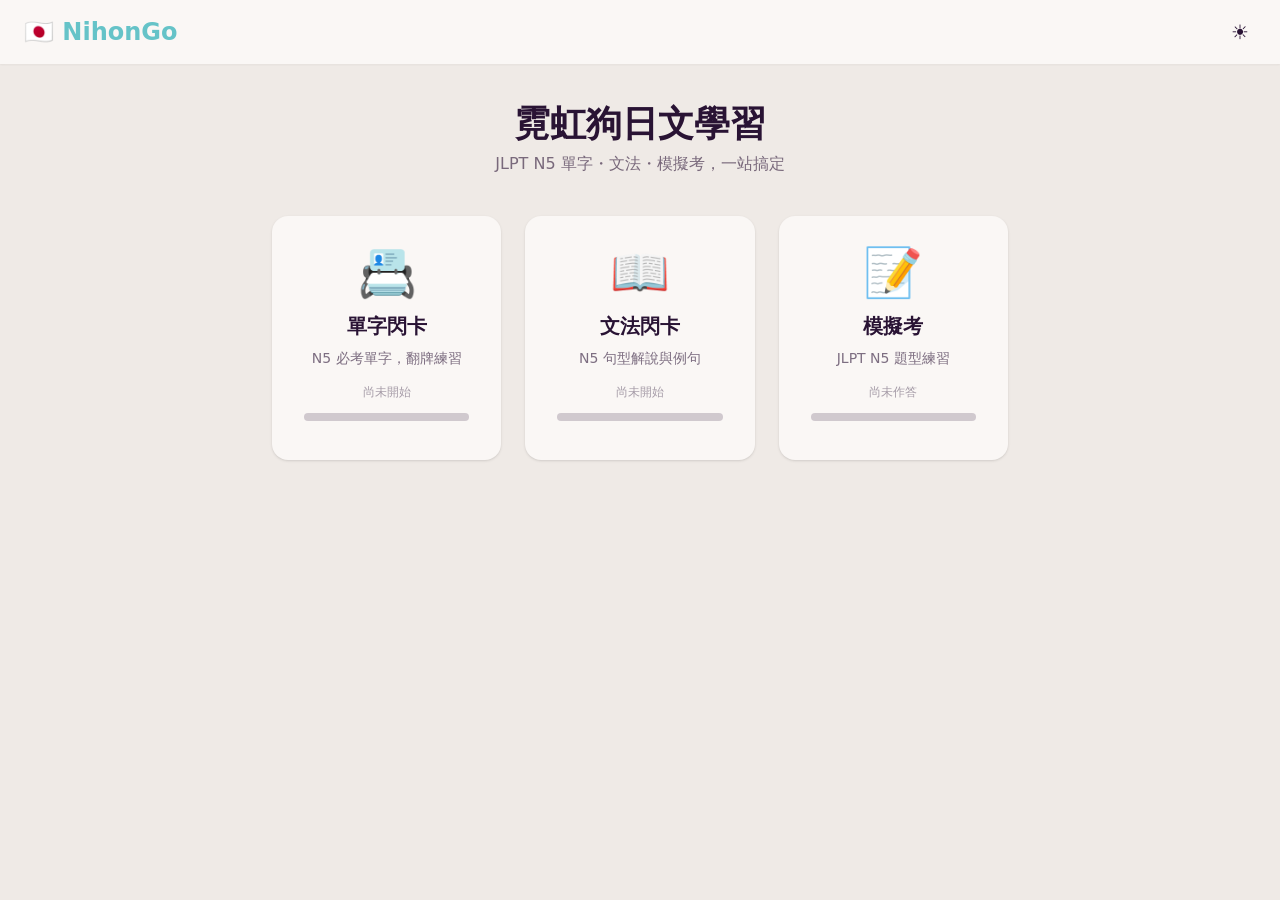
==== src/index.html @ 21f3c631 "Initial commit: JLPT N5 學習網站 NihonGo - 單字閃卡（480 字，21 單元，假名標注，固定/隨機順序） - 文法閃卡（100 句型，12 單元，例句假名標注） - " ====
<!DOCTYPE html>
<html lang="zh-Hant" data-theme="cupcake">
<head>
  <meta charset="UTF-8">
  <meta name="viewport" content="width=device-width, initial-scale=1.0">
  <title>NihonGo 霓虹狗 — JLPT N5 日文學習</title>
  <link href="assets/vendor/daisyui.min.css" rel="stylesheet">
  <script src="assets/vendor/tailwind.js"></script>
  <link rel="stylesheet" href="assets/css/main.css">
</head>
<body class="min-h-screen bg-base-200">

  <header class="navbar bg-base-100 shadow-sm">
    <div class="navbar-start">
      <span class="text-2xl font-bold text-primary px-4">🇯🇵 NihonGo</span>
    </div>
    <div class="navbar-end px-4">
      <label class="swap swap-rotate">
        <input type="checkbox" id="theme-toggle">
        <span class="swap-on text-xl">🌙</span>
        <span class="swap-off text-xl">☀️</span>
      </label>
    </div>
  </header>

  <main class="container mx-auto px-4 py-10 max-w-3xl">
    <div class="text-center mb-10">
      <h1 class="text-4xl font-bold mb-2">霓虹狗日文學習</h1>
      <p class="text-base-content/60">JLPT N5 單字・文法・模擬考，一站搞定</p>
    </div>

    <div class="grid grid-cols-1 sm:grid-cols-3 gap-6">

      <a href="flashcard.html" class="card bg-base-100 shadow hover:shadow-lg transition-shadow cursor-pointer">
        <div class="card-body items-center text-center">
          <div class="text-5xl mb-2">📇</div>
          <h2 class="card-title">單字閃卡</h2>
          <p class="text-sm text-base-content/60">N5 必考單字，翻牌練習</p>
          <div class="mt-2 w-full">
            <div class="text-xs text-base-content/40 mb-1" id="vocab-progress-label">尚未開始</div>
            <progress class="progress progress-primary w-full" id="vocab-progress" value="0" max="100"></progress>
          </div>
        </div>
      </a>

      <a href="grammar.html" class="card bg-base-100 shadow hover:shadow-lg transition-shadow cursor-pointer">
        <div class="card-body items-center text-center">
          <div class="text-5xl mb-2">📖</div>
          <h2 class="card-title">文法閃卡</h2>
          <p class="text-sm text-base-content/60">N5 句型解說與例句</p>
          <div class="mt-2 w-full">
            <div class="text-xs text-base-content/40 mb-1" id="grammar-progress-label">尚未開始</div>
            <progress class="progress progress-secondary w-full" id="grammar-progress" value="0" max="100"></progress>
          </div>
        </div>
      </a>

      <a href="quiz.html" class="card bg-base-100 shadow hover:shadow-lg transition-shadow cursor-pointer">
        <div class="card-body items-center text-center">
          <div class="text-5xl mb-2">📝</div>
          <h2 class="card-title">模擬考</h2>
          <p class="text-sm text-base-content/60">JLPT N5 題型練習</p>
          <div class="mt-2 w-full">
            <div class="text-xs text-base-content/40 mb-1" id="quiz-progress-label">尚未作答</div>
            <progress class="progress progress-accent w-full" id="quiz-progress" value="0" max="100"></progress>
          </div>
        </div>
      </a>

    </div>
  </main>

  <script src="assets/js/utils.js"></script>
  <script>
    // Theme toggle
    const toggle = document.getElementById('theme-toggle');
    const html = document.documentElement;
    const saved = localStorage.getItem('nihongo_theme');
    if (saved === 'dark') { html.dataset.theme = 'dark'; toggle.checked = true; }
    toggle.addEventListener('change', () => {
      const theme = toggle.checked ? 'dark' : 'cupcake';
      html.dataset.theme = theme;
      localStorage.setItem('nihongo_theme', theme);
    });

    // Load progress
    const vocabProgress = loadProgress('nihongo_vocab_progress');
    const grammarProgress = loadProgress('nihongo_grammar_progress');
    const quizHistory = loadProgress('nihongo_quiz_history');

    if (vocabProgress && vocabProgress.total > 0) {
      const pct = Math.round((vocabProgress.known / vocabProgress.total) * 100);
      document.getElementById('vocab-progress').value = pct;
      document.getElementById('vocab-progress-label').textContent = `已學 ${vocabProgress.known} / ${vocabProgress.total} 字`;
    }
    if (grammarProgress && grammarProgress.total > 0) {
      const pct = Math.round((grammarProgress.known / grammarProgress.total) * 100);
      document.getElementById('grammar-progress').value = pct;
      document.getElementById('grammar-progress-label').textContent = `已學 ${grammarProgress.known} / ${grammarProgress.total} 句型`;
    }
    if (quizHistory && quizHistory.lastScore !== undefined) {
      document.getElementById('quiz-progress').value = quizHistory.lastScore;
      document.getElementById('quiz-progress-label').textContent = `上次得分 ${quizHistory.lastScore}%`;
    }
  </script>
</body>
</html>
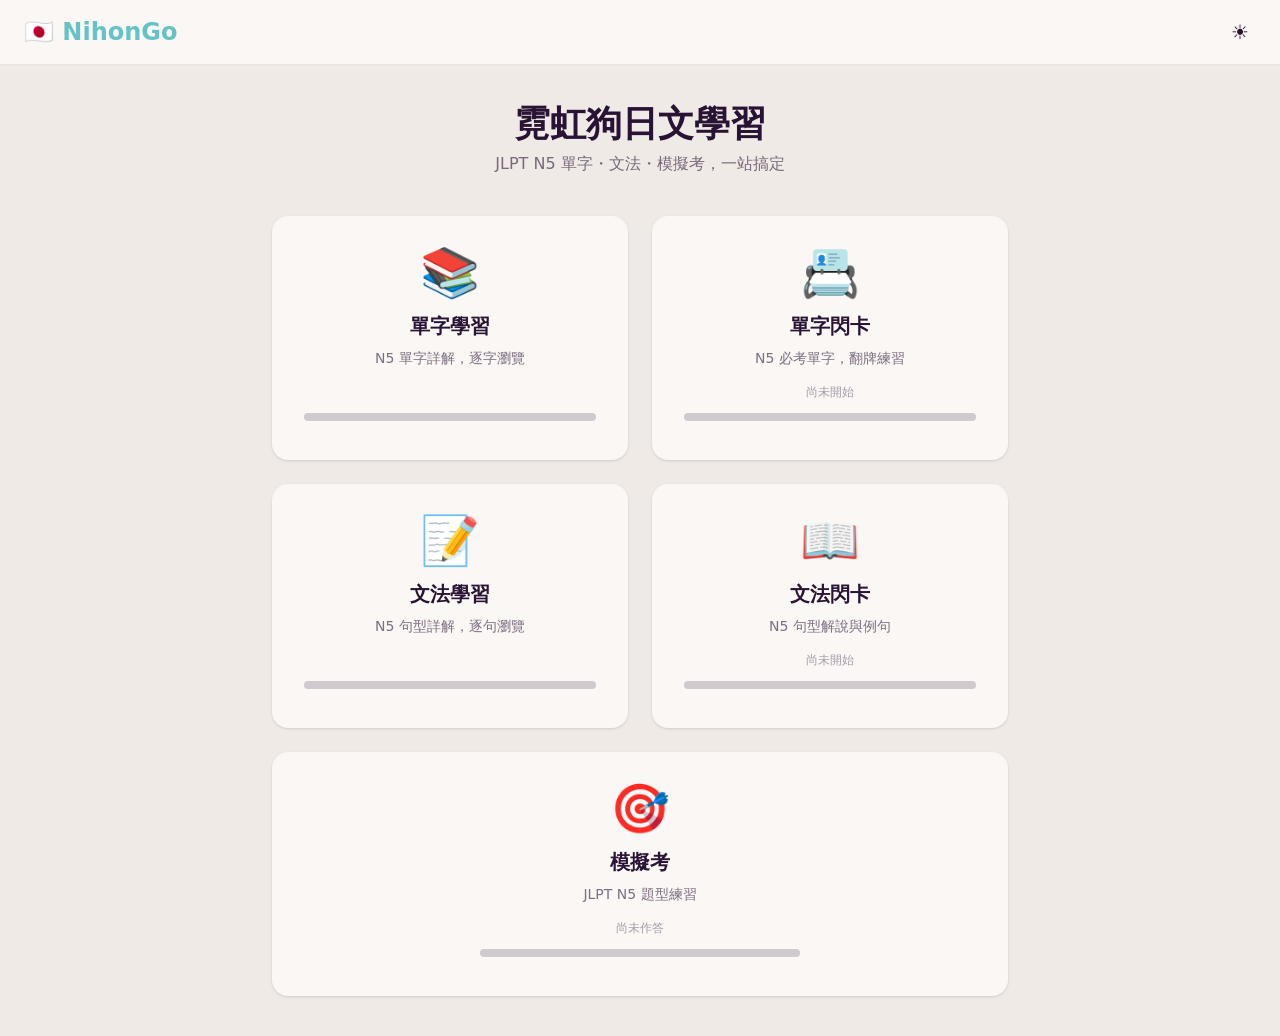
==== commit 26685e56: "新增單字學習、文法學習頁面，修正主題顯示與樣式問題 - 新增 vocab-study.html / vocab-study.js：固定順序瀏覽、可拖拉進度條 - 新增 grammar-study.ht" ====
--- a/src/index.html
+++ b/src/index.html
@@ -29,7 +29,19 @@
       <p class="text-base-content/60">JLPT N5 單字・文法・模擬考，一站搞定</p>
     </div>
 
-    <div class="grid grid-cols-1 sm:grid-cols-3 gap-6">
+    <div class="grid grid-cols-1 sm:grid-cols-2 gap-6">
+
+      <a href="vocab-study.html" class="card bg-base-100 shadow hover:shadow-lg transition-shadow cursor-pointer">
+        <div class="card-body items-center text-center">
+          <div class="text-5xl mb-2">📚</div>
+          <h2 class="card-title">單字學習</h2>
+          <p class="text-sm text-base-content/60">N5 單字詳解，逐字瀏覽</p>
+          <div class="mt-2 w-full">
+            <div class="text-xs text-base-content/40 mb-1">&nbsp;</div>
+            <progress class="progress progress-primary w-full" value="0" max="100"></progress>
+          </div>
+        </div>
+      </a>
 
       <a href="flashcard.html" class="card bg-base-100 shadow hover:shadow-lg transition-shadow cursor-pointer">
         <div class="card-body items-center text-center">
@@ -39,6 +51,18 @@
           <div class="mt-2 w-full">
             <div class="text-xs text-base-content/40 mb-1" id="vocab-progress-label">尚未開始</div>
             <progress class="progress progress-primary w-full" id="vocab-progress" value="0" max="100"></progress>
+          </div>
+        </div>
+      </a>
+
+      <a href="grammar-study.html" class="card bg-base-100 shadow hover:shadow-lg transition-shadow cursor-pointer">
+        <div class="card-body items-center text-center">
+          <div class="text-5xl mb-2">📝</div>
+          <h2 class="card-title">文法學習</h2>
+          <p class="text-sm text-base-content/60">N5 句型詳解，逐句瀏覽</p>
+          <div class="mt-2 w-full">
+            <div class="text-xs text-base-content/40 mb-1">&nbsp;</div>
+            <progress class="progress progress-secondary w-full" value="0" max="100"></progress>
           </div>
         </div>
       </a>
@@ -55,12 +79,12 @@
         </div>
       </a>
 
-      <a href="quiz.html" class="card bg-base-100 shadow hover:shadow-lg transition-shadow cursor-pointer">
+      <a href="quiz.html" class="card bg-base-100 shadow hover:shadow-lg transition-shadow cursor-pointer sm:col-span-2">
         <div class="card-body items-center text-center">
-          <div class="text-5xl mb-2">📝</div>
+          <div class="text-5xl mb-2">🎯</div>
           <h2 class="card-title">模擬考</h2>
           <p class="text-sm text-base-content/60">JLPT N5 題型練習</p>
-          <div class="mt-2 w-full">
+          <div class="mt-2 w-full max-w-xs mx-auto">
             <div class="text-xs text-base-content/40 mb-1" id="quiz-progress-label">尚未作答</div>
             <progress class="progress progress-accent w-full" id="quiz-progress" value="0" max="100"></progress>
           </div>
--- a/src/assets/css/main.css
+++ b/src/assets/css/main.css
@@ -1,8 +1,13 @@
 /* main.css — 自訂樣式（補充 DaisyUI 不足之處）*/
+
+/* 統一兩個主題的按鈕圓角（仿 cupcake 風格） */
+[data-theme] {
+  --rounded-btn: 1.9rem;
+}
 
 /* 假名標註 */
 ruby rt {
   font-size: 0.55em;
   line-height: 1.2;
-  color: oklch(var(--bc) / 0.6);
+  opacity: 0.65;
 }
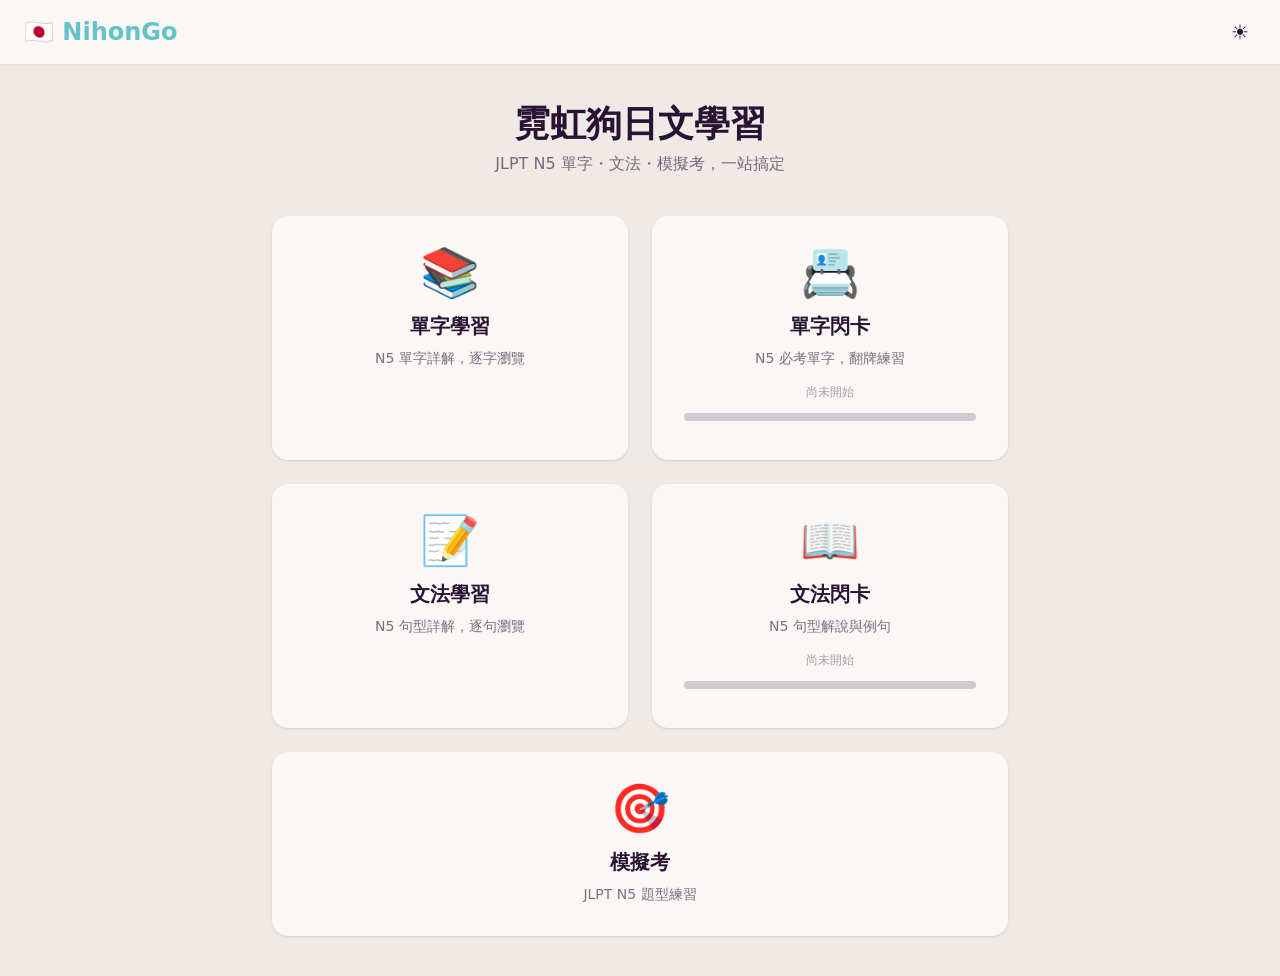
==== commit 85e6311a: "簡化進度顯示格式、移除首頁部分進度條 - 進度文字格式改為「4 / 11」 - 首頁移除單字學習、文法學習、模擬考的進度條 - 更新 PRD.md  Co-Authored-By: Claude So" ====
--- a/src/index.html
+++ b/src/index.html
@@ -29,17 +29,13 @@
       <p class="text-base-content/60">JLPT N5 單字・文法・模擬考，一站搞定</p>
     </div>
 
-    <div class="grid grid-cols-1 sm:grid-cols-2 gap-6">
+    <div class="grid grid-cols-2 gap-6">
 
       <a href="vocab-study.html" class="card bg-base-100 shadow hover:shadow-lg transition-shadow cursor-pointer">
         <div class="card-body items-center text-center">
           <div class="text-5xl mb-2">📚</div>
           <h2 class="card-title">單字學習</h2>
           <p class="text-sm text-base-content/60">N5 單字詳解，逐字瀏覽</p>
-          <div class="mt-2 w-full">
-            <div class="text-xs text-base-content/40 mb-1">&nbsp;</div>
-            <progress class="progress progress-primary w-full" value="0" max="100"></progress>
-          </div>
         </div>
       </a>
 
@@ -60,10 +56,6 @@
           <div class="text-5xl mb-2">📝</div>
           <h2 class="card-title">文法學習</h2>
           <p class="text-sm text-base-content/60">N5 句型詳解，逐句瀏覽</p>
-          <div class="mt-2 w-full">
-            <div class="text-xs text-base-content/40 mb-1">&nbsp;</div>
-            <progress class="progress progress-secondary w-full" value="0" max="100"></progress>
-          </div>
         </div>
       </a>
 
@@ -79,15 +71,11 @@
         </div>
       </a>
 
-      <a href="quiz.html" class="card bg-base-100 shadow hover:shadow-lg transition-shadow cursor-pointer sm:col-span-2">
+      <a href="quiz.html" class="card bg-base-100 shadow hover:shadow-lg transition-shadow cursor-pointer col-span-2">
         <div class="card-body items-center text-center">
           <div class="text-5xl mb-2">🎯</div>
           <h2 class="card-title">模擬考</h2>
           <p class="text-sm text-base-content/60">JLPT N5 題型練習</p>
-          <div class="mt-2 w-full max-w-xs mx-auto">
-            <div class="text-xs text-base-content/40 mb-1" id="quiz-progress-label">尚未作答</div>
-            <progress class="progress progress-accent w-full" id="quiz-progress" value="0" max="100"></progress>
-          </div>
         </div>
       </a>
 
@@ -122,10 +110,6 @@
       document.getElementById('grammar-progress').value = pct;
       document.getElementById('grammar-progress-label').textContent = `已學 ${grammarProgress.known} / ${grammarProgress.total} 句型`;
     }
-    if (quizHistory && quizHistory.lastScore !== undefined) {
-      document.getElementById('quiz-progress').value = quizHistory.lastScore;
-      document.getElementById('quiz-progress-label').textContent = `上次得分 ${quizHistory.lastScore}%`;
-    }
   </script>
 </body>
 </html>
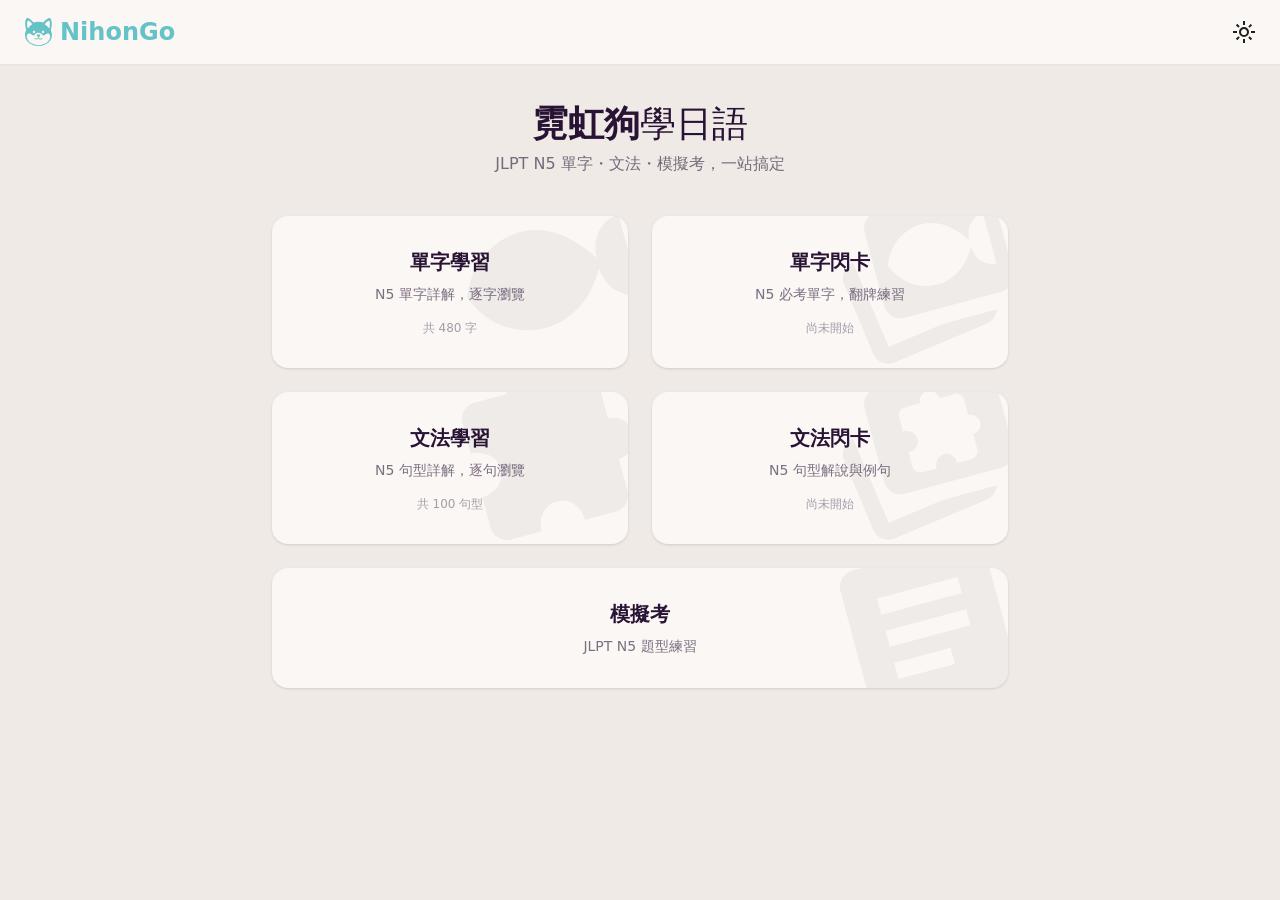
==== commit 1ce4694f: "UI polish: SVG icons, homepage redesign, layout improvements - Replace all emoji with SVG icons (the" ====
--- a/src/index.html
+++ b/src/index.html
@@ -2,6 +2,7 @@
 <html lang="zh-Hant" data-theme="cupcake">
 <head>
   <meta charset="UTF-8">
+  <link rel="icon" href="assets/icons/nihongo_icon_mono.svg" type="image/svg+xml">
   <meta name="viewport" content="width=device-width, initial-scale=1.0">
   <title>NihonGo 霓虹狗 — JLPT N5 日文學習</title>
   <link href="assets/vendor/daisyui.min.css" rel="stylesheet">
@@ -12,68 +13,72 @@
 
   <header class="navbar bg-base-100 shadow-sm">
     <div class="navbar-start">
-      <span class="text-2xl font-bold text-primary px-4">🇯🇵 NihonGo</span>
+      <span class="text-2xl font-bold text-primary px-4 flex items-center gap-2"><span class="nihongo-icon w-7 h-7 shrink-0" aria-hidden="true"></span>NihonGo</span>
     </div>
     <div class="navbar-end px-4">
       <label class="swap swap-rotate">
         <input type="checkbox" id="theme-toggle">
-        <span class="swap-on text-xl">🌙</span>
-        <span class="swap-off text-xl">☀️</span>
+        <span class="swap-on"><img src="assets/icons/dark_mode.svg" class="theme-icon w-6 h-6" alt=""></span>
+        <span class="swap-off"><img src="assets/icons/light_mode.svg" class="theme-icon w-6 h-6" alt=""></span>
       </label>
     </div>
   </header>
 
   <main class="container mx-auto px-4 py-10 max-w-3xl">
     <div class="text-center mb-10">
-      <h1 class="text-4xl font-bold mb-2">霓虹狗日文學習</h1>
+      <h1 class="text-4xl mb-2"><span class="font-bold">霓虹狗</span><span class="font-light">學日語</span></h1>
       <p class="text-base-content/60">JLPT N5 單字・文法・模擬考，一站搞定</p>
     </div>
 
     <div class="grid grid-cols-2 gap-6">
 
-      <a href="vocab-study.html" class="card bg-base-100 shadow hover:shadow-lg transition-shadow cursor-pointer">
-        <div class="card-body items-center text-center">
-          <div class="text-5xl mb-2">📚</div>
+      <a href="vocab-study.html" class="card bg-base-100 shadow hover:shadow-lg transition-shadow cursor-pointer relative overflow-hidden">
+        <img src="assets/icons/vocab-study.svg" alt="" aria-hidden="true" class="card-bg-icon">
+        <div class="card-body items-center text-center relative">
           <h2 class="card-title">單字學習</h2>
           <p class="text-sm text-base-content/60">N5 單字詳解，逐字瀏覽</p>
-        </div>
-      </a>
-
-      <a href="flashcard.html" class="card bg-base-100 shadow hover:shadow-lg transition-shadow cursor-pointer">
-        <div class="card-body items-center text-center">
-          <div class="text-5xl mb-2">📇</div>
-          <h2 class="card-title">單字閃卡</h2>
-          <p class="text-sm text-base-content/60">N5 必考單字，翻牌練習</p>
           <div class="mt-2 w-full">
-            <div class="text-xs text-base-content/40 mb-1" id="vocab-progress-label">尚未開始</div>
-            <progress class="progress progress-primary w-full" id="vocab-progress" value="0" max="100"></progress>
+            <div class="text-xs text-base-content/40" id="vocab-study-total"></div>
           </div>
         </div>
       </a>
 
-      <a href="grammar-study.html" class="card bg-base-100 shadow hover:shadow-lg transition-shadow cursor-pointer">
-        <div class="card-body items-center text-center">
-          <div class="text-5xl mb-2">📝</div>
-          <h2 class="card-title">文法學習</h2>
-          <p class="text-sm text-base-content/60">N5 句型詳解，逐句瀏覽</p>
-        </div>
-      </a>
-
-      <a href="grammar.html" class="card bg-base-100 shadow hover:shadow-lg transition-shadow cursor-pointer">
-        <div class="card-body items-center text-center">
-          <div class="text-5xl mb-2">📖</div>
-          <h2 class="card-title">文法閃卡</h2>
-          <p class="text-sm text-base-content/60">N5 句型解說與例句</p>
+      <a href="flashcard.html" class="card bg-base-100 shadow hover:shadow-lg transition-shadow cursor-pointer relative overflow-hidden">
+        <img src="assets/icons/vocab.svg" alt="" aria-hidden="true" class="card-bg-icon">
+        <div class="card-body items-center text-center relative">
+          <h2 class="card-title">單字閃卡</h2>
+          <p class="text-sm text-base-content/60">N5 必考單字，翻牌練習</p>
           <div class="mt-2 w-full">
-            <div class="text-xs text-base-content/40 mb-1" id="grammar-progress-label">尚未開始</div>
-            <progress class="progress progress-secondary w-full" id="grammar-progress" value="0" max="100"></progress>
+            <div class="text-xs text-base-content/40" id="vocab-progress-label">尚未開始</div>
           </div>
         </div>
       </a>
 
-      <a href="quiz.html" class="card bg-base-100 shadow hover:shadow-lg transition-shadow cursor-pointer col-span-2">
-        <div class="card-body items-center text-center">
-          <div class="text-5xl mb-2">🎯</div>
+      <a href="grammar-study.html" class="card bg-base-100 shadow hover:shadow-lg transition-shadow cursor-pointer relative overflow-hidden">
+        <img src="assets/icons/grammar-study.svg" alt="" aria-hidden="true" class="card-bg-icon">
+        <div class="card-body items-center text-center relative">
+          <h2 class="card-title">文法學習</h2>
+          <p class="text-sm text-base-content/60">N5 句型詳解，逐句瀏覽</p>
+          <div class="mt-2 w-full">
+            <div class="text-xs text-base-content/40" id="grammar-study-total"></div>
+          </div>
+        </div>
+      </a>
+
+      <a href="grammar.html" class="card bg-base-100 shadow hover:shadow-lg transition-shadow cursor-pointer relative overflow-hidden">
+        <img src="assets/icons/grammar.svg" alt="" aria-hidden="true" class="card-bg-icon">
+        <div class="card-body items-center text-center relative">
+          <h2 class="card-title">文法閃卡</h2>
+          <p class="text-sm text-base-content/60">N5 句型解說與例句</p>
+          <div class="mt-2 w-full">
+            <div class="text-xs text-base-content/40" id="grammar-progress-label">尚未開始</div>
+          </div>
+        </div>
+      </a>
+
+      <a href="quiz.html" class="card bg-base-100 shadow hover:shadow-lg transition-shadow cursor-pointer col-span-2 relative overflow-hidden">
+        <img src="assets/icons/quiz.svg" alt="" aria-hidden="true" class="card-bg-icon">
+        <div class="card-body items-center text-center relative">
           <h2 class="card-title">模擬考</h2>
           <p class="text-sm text-base-content/60">JLPT N5 題型練習</p>
         </div>
@@ -95,21 +100,27 @@
       localStorage.setItem('nihongo_theme', theme);
     });
 
-    // Load progress
+    // Load progress + total counts
     const vocabProgress = loadProgress('nihongo_vocab_progress');
     const grammarProgress = loadProgress('nihongo_grammar_progress');
-    const quizHistory = loadProgress('nihongo_quiz_history');
 
-    if (vocabProgress && vocabProgress.total > 0) {
-      const pct = Math.round((vocabProgress.known / vocabProgress.total) * 100);
-      document.getElementById('vocab-progress').value = pct;
-      document.getElementById('vocab-progress-label').textContent = `已學 ${vocabProgress.known} / ${vocabProgress.total} 字`;
-    }
-    if (grammarProgress && grammarProgress.total > 0) {
-      const pct = Math.round((grammarProgress.known / grammarProgress.total) * 100);
-      document.getElementById('grammar-progress').value = pct;
-      document.getElementById('grammar-progress-label').textContent = `已學 ${grammarProgress.known} / ${grammarProgress.total} 句型`;
-    }
+    Promise.all([
+      fetchJSON('data/n5-vocab.json'),
+      fetchJSON('data/n5-grammar.json')
+    ]).then(([vocab, grammar]) => {
+      const vocabTotal = vocab.length;
+      const grammarTotal = grammar.length;
+
+      document.getElementById('vocab-study-total').textContent = `共 ${vocabTotal} 字`;
+      document.getElementById('grammar-study-total').textContent = `共 ${grammarTotal} 句型`;
+
+      if (vocabProgress && vocabProgress.total > 0) {
+        document.getElementById('vocab-progress-label').textContent = `已學 ${vocabProgress.known} / ${vocabTotal} 字`;
+      }
+      if (grammarProgress && grammarProgress.total > 0) {
+        document.getElementById('grammar-progress-label').textContent = `已學 ${grammarProgress.known} / ${grammarTotal} 句型`;
+      }
+    });
   </script>
 </body>
 </html>
--- a/src/assets/css/main.css
+++ b/src/assets/css/main.css
@@ -1,8 +1,53 @@
 /* main.css — 自訂樣式（補充 DaisyUI 不足之處）*/
+
+/* Dark mode 下將黑色 SVG icon 反色為白色 */
+[data-theme="dark"] .theme-icon {
+  filter: invert(1);
+}
 
 /* 統一兩個主題的按鈕圓角（仿 cupcake 風格） */
 [data-theme] {
   --rounded-btn: 1.9rem;
+}
+
+/* 頁面裝飾用大圖示（完成、結果等） */
+.ui-icon {
+  display: block;
+  margin-left: auto;
+  margin-right: auto;
+}
+[data-theme="dark"] .ui-icon {
+  filter: invert(1);
+}
+
+/* 首頁卡片背景圖示 */
+.card-bg-icon {
+  position: absolute;
+  pointer-events: none;
+  width: 200px;
+  min-width: 200px;
+  opacity: 0.05;
+  transform: rotate(-15deg);
+  top: -40px;
+  right: -20px;
+}
+
+[data-theme="dark"] .card-bg-icon {
+  filter: invert(1);
+}
+
+/* 首頁 logo 圖示：以 mask 方式套用 currentColor */
+.nihongo-icon {
+  display: inline-block;
+  background-color: currentColor;
+  -webkit-mask-image: url('../icons/nihongo_icon_mono.svg');
+  mask-image: url('../icons/nihongo_icon_mono.svg');
+  -webkit-mask-size: contain;
+  mask-size: contain;
+  -webkit-mask-repeat: no-repeat;
+  mask-repeat: no-repeat;
+  -webkit-mask-position: center;
+  mask-position: center;
 }
 
 /* 假名標註 */
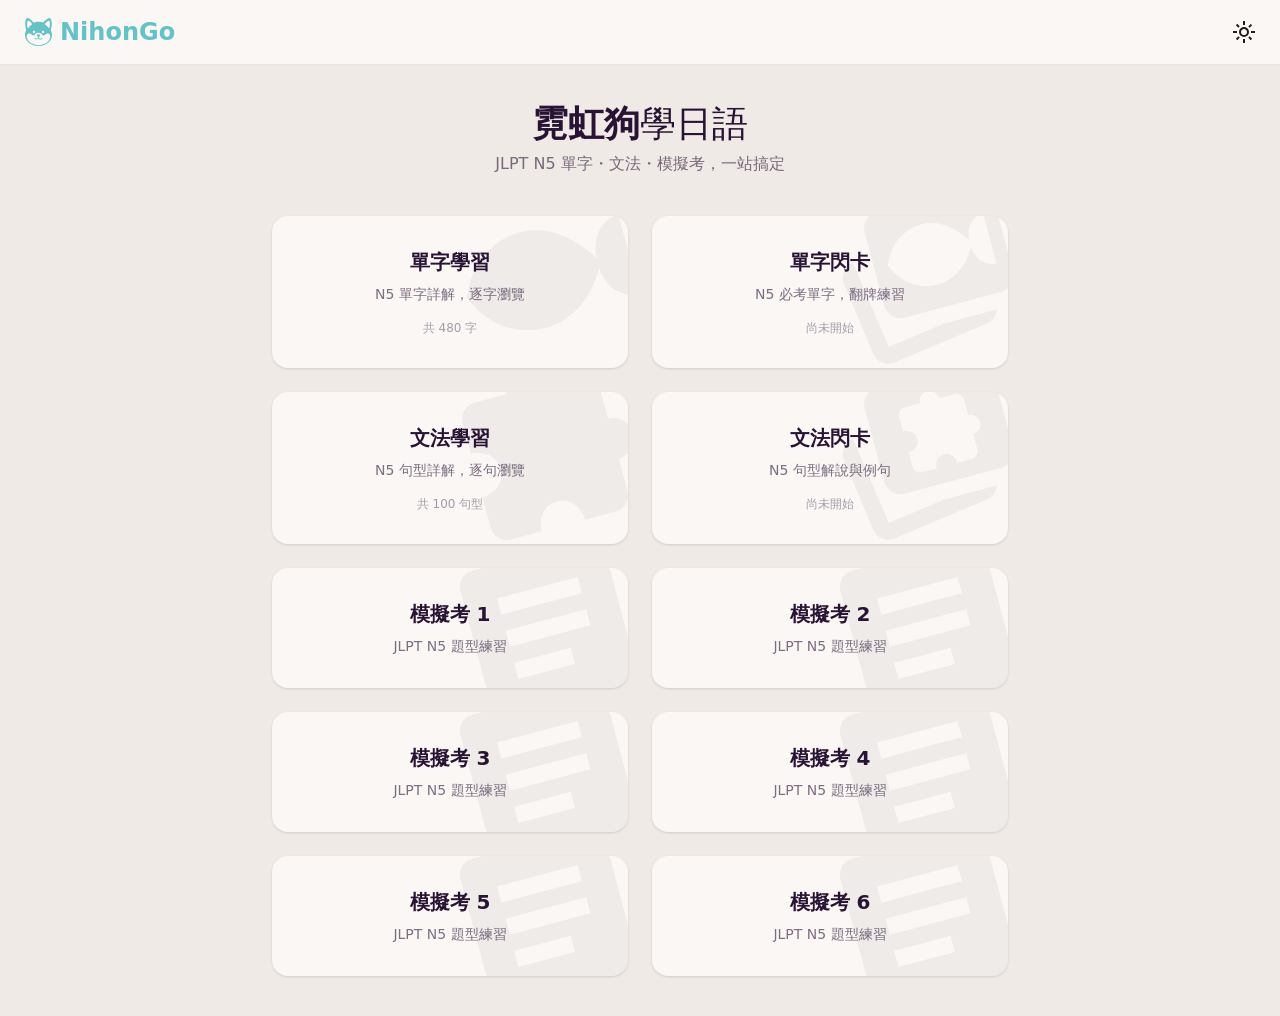
==== commit 4e60b92e: "新增模擬考 2–6：共 5 份新 N5 模擬試題（各 59 題） - 新增 quiz2–6.html / quiz2–6.js / n5-quiz2–6.json - 各份試題涵蓋文字語彙、文法読解、" ====
--- a/src/index.html
+++ b/src/index.html
@@ -76,10 +76,50 @@
         </div>
       </a>
 
-      <a href="quiz.html" class="card bg-base-100 shadow hover:shadow-lg transition-shadow cursor-pointer col-span-2 relative overflow-hidden">
+      <a href="quiz.html" class="card bg-base-100 shadow hover:shadow-lg transition-shadow cursor-pointer relative overflow-hidden">
         <img src="assets/icons/quiz.svg" alt="" aria-hidden="true" class="card-bg-icon">
         <div class="card-body items-center text-center relative">
-          <h2 class="card-title">模擬考</h2>
+          <h2 class="card-title">模擬考 1</h2>
+          <p class="text-sm text-base-content/60">JLPT N5 題型練習</p>
+        </div>
+      </a>
+
+      <a href="quiz2.html" class="card bg-base-100 shadow hover:shadow-lg transition-shadow cursor-pointer relative overflow-hidden">
+        <img src="assets/icons/quiz.svg" alt="" aria-hidden="true" class="card-bg-icon">
+        <div class="card-body items-center text-center relative">
+          <h2 class="card-title">模擬考 2</h2>
+          <p class="text-sm text-base-content/60">JLPT N5 題型練習</p>
+        </div>
+      </a>
+
+      <a href="quiz3.html" class="card bg-base-100 shadow hover:shadow-lg transition-shadow cursor-pointer relative overflow-hidden">
+        <img src="assets/icons/quiz.svg" alt="" aria-hidden="true" class="card-bg-icon">
+        <div class="card-body items-center text-center relative">
+          <h2 class="card-title">模擬考 3</h2>
+          <p class="text-sm text-base-content/60">JLPT N5 題型練習</p>
+        </div>
+      </a>
+
+      <a href="quiz4.html" class="card bg-base-100 shadow hover:shadow-lg transition-shadow cursor-pointer relative overflow-hidden">
+        <img src="assets/icons/quiz.svg" alt="" aria-hidden="true" class="card-bg-icon">
+        <div class="card-body items-center text-center relative">
+          <h2 class="card-title">模擬考 4</h2>
+          <p class="text-sm text-base-content/60">JLPT N5 題型練習</p>
+        </div>
+      </a>
+
+      <a href="quiz5.html" class="card bg-base-100 shadow hover:shadow-lg transition-shadow cursor-pointer relative overflow-hidden">
+        <img src="assets/icons/quiz.svg" alt="" aria-hidden="true" class="card-bg-icon">
+        <div class="card-body items-center text-center relative">
+          <h2 class="card-title">模擬考 5</h2>
+          <p class="text-sm text-base-content/60">JLPT N5 題型練習</p>
+        </div>
+      </a>
+
+      <a href="quiz6.html" class="card bg-base-100 shadow hover:shadow-lg transition-shadow cursor-pointer relative overflow-hidden">
+        <img src="assets/icons/quiz.svg" alt="" aria-hidden="true" class="card-bg-icon">
+        <div class="card-body items-center text-center relative">
+          <h2 class="card-title">模擬考 6</h2>
           <p class="text-sm text-base-content/60">JLPT N5 題型練習</p>
         </div>
       </a>
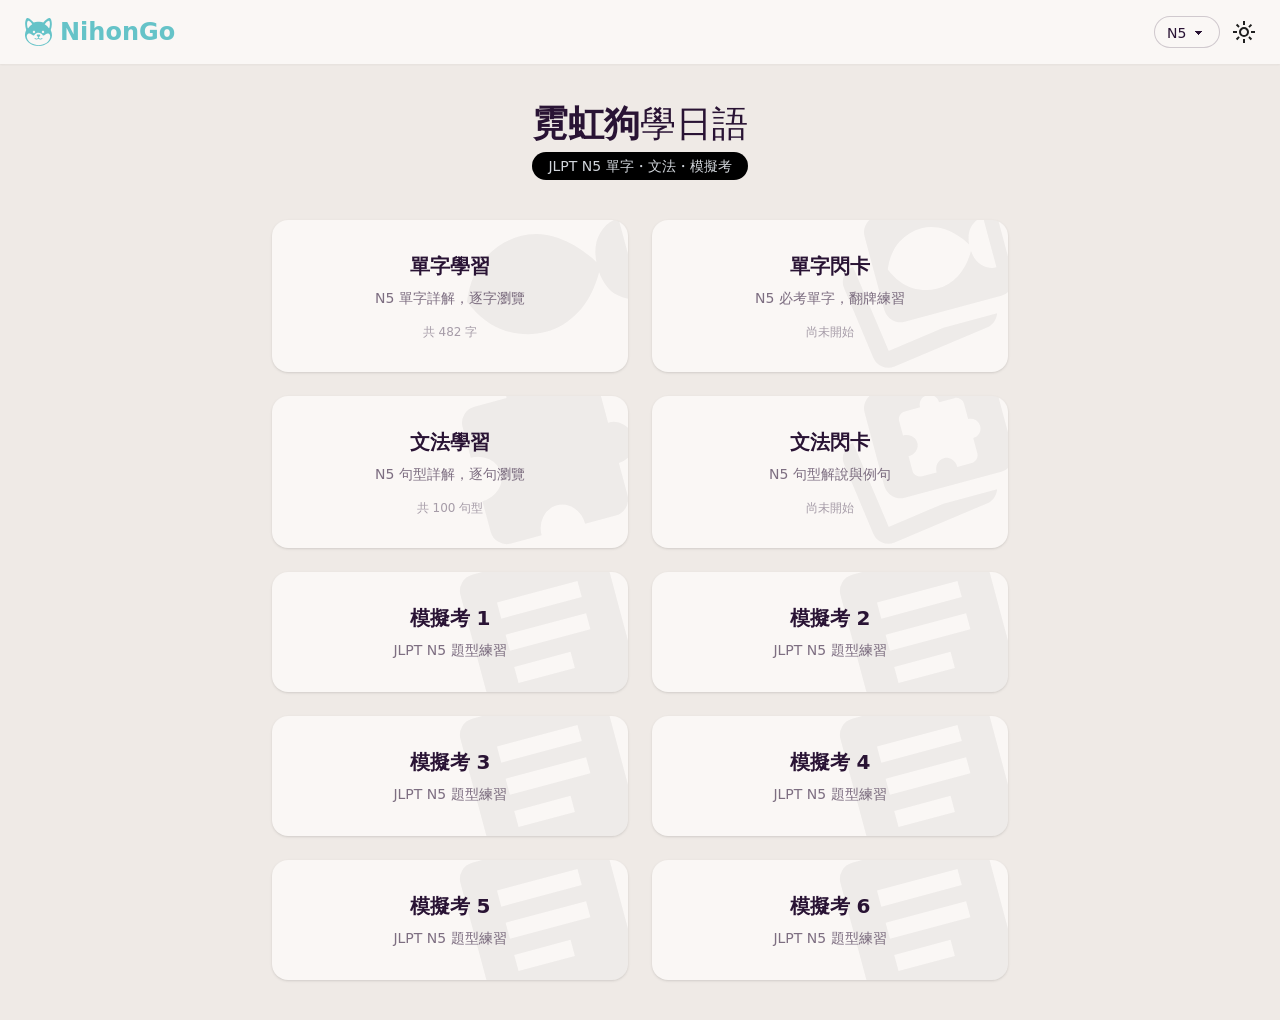
==== commit 863fc5d7: "重構資料架構以支援多 JLPT 等級，並加入等級切換功能 - data/ 依等級拆成 data/{n5,n4}/ 子目錄，取代原本 n5-*.json 檔名前綴命名法；   新增 manifest.j" ====
--- a/src/index.html
+++ b/src/index.html
@@ -15,7 +15,11 @@
     <div class="navbar-start">
       <span class="text-2xl font-bold text-primary px-4 flex items-center gap-2"><span class="nihongo-icon w-7 h-7 shrink-0" aria-hidden="true"></span>NihonGo</span>
     </div>
-    <div class="navbar-end px-4">
+    <div class="navbar-end px-4 gap-3">
+      <select id="level-select" class="select select-bordered select-sm w-auto">
+        <option value="N5">N5</option>
+        <option value="N4">N4</option>
+      </select>
       <label class="swap swap-rotate">
         <input type="checkbox" id="theme-toggle">
         <span class="swap-on"><img src="assets/icons/dark_mode.svg" class="theme-icon w-6 h-6" alt=""></span>
@@ -27,7 +31,7 @@
   <main class="container mx-auto px-4 py-10 max-w-3xl">
     <div class="text-center mb-10">
       <h1 class="text-4xl mb-2"><span class="font-bold">霓虹狗</span><span class="font-light">學日語</span></h1>
-      <p class="text-base-content/60">JLPT N5 單字・文法・模擬考，一站搞定</p>
+      <span id="level-pill" class="inline-block rounded-full bg-black text-gray-300 text-sm px-4 py-1">JLPT N5 單字・文法・模擬考</span>
     </div>
 
     <div class="grid grid-cols-2 gap-6">
@@ -36,7 +40,7 @@
         <img src="assets/icons/vocab-study.svg" alt="" aria-hidden="true" class="card-bg-icon">
         <div class="card-body items-center text-center relative">
           <h2 class="card-title">單字學習</h2>
-          <p class="text-sm text-base-content/60">N5 單字詳解，逐字瀏覽</p>
+          <p class="text-sm text-base-content/60"><span class="level-label">N5</span> 單字詳解，逐字瀏覽</p>
           <div class="mt-2 w-full">
             <div class="text-xs text-base-content/40" id="vocab-study-total"></div>
           </div>
@@ -47,7 +51,7 @@
         <img src="assets/icons/vocab.svg" alt="" aria-hidden="true" class="card-bg-icon">
         <div class="card-body items-center text-center relative">
           <h2 class="card-title">單字閃卡</h2>
-          <p class="text-sm text-base-content/60">N5 必考單字，翻牌練習</p>
+          <p class="text-sm text-base-content/60"><span class="level-label">N5</span> 必考單字，翻牌練習</p>
           <div class="mt-2 w-full">
             <div class="text-xs text-base-content/40" id="vocab-progress-label">尚未開始</div>
           </div>
@@ -58,7 +62,7 @@
         <img src="assets/icons/grammar-study.svg" alt="" aria-hidden="true" class="card-bg-icon">
         <div class="card-body items-center text-center relative">
           <h2 class="card-title">文法學習</h2>
-          <p class="text-sm text-base-content/60">N5 句型詳解，逐句瀏覽</p>
+          <p class="text-sm text-base-content/60"><span class="level-label">N5</span> 句型詳解，逐句瀏覽</p>
           <div class="mt-2 w-full">
             <div class="text-xs text-base-content/40" id="grammar-study-total"></div>
           </div>
@@ -69,98 +73,19 @@
         <img src="assets/icons/grammar.svg" alt="" aria-hidden="true" class="card-bg-icon">
         <div class="card-body items-center text-center relative">
           <h2 class="card-title">文法閃卡</h2>
-          <p class="text-sm text-base-content/60">N5 句型解說與例句</p>
+          <p class="text-sm text-base-content/60"><span class="level-label">N5</span> 句型解說與例句</p>
           <div class="mt-2 w-full">
             <div class="text-xs text-base-content/40" id="grammar-progress-label">尚未開始</div>
           </div>
         </div>
       </a>
 
-      <a href="quiz.html" class="card bg-base-100 shadow hover:shadow-lg transition-shadow cursor-pointer relative overflow-hidden">
-        <img src="assets/icons/quiz.svg" alt="" aria-hidden="true" class="card-bg-icon">
-        <div class="card-body items-center text-center relative">
-          <h2 class="card-title">模擬考 1</h2>
-          <p class="text-sm text-base-content/60">JLPT N5 題型練習</p>
-        </div>
-      </a>
-
-      <a href="quiz2.html" class="card bg-base-100 shadow hover:shadow-lg transition-shadow cursor-pointer relative overflow-hidden">
-        <img src="assets/icons/quiz.svg" alt="" aria-hidden="true" class="card-bg-icon">
-        <div class="card-body items-center text-center relative">
-          <h2 class="card-title">模擬考 2</h2>
-          <p class="text-sm text-base-content/60">JLPT N5 題型練習</p>
-        </div>
-      </a>
-
-      <a href="quiz3.html" class="card bg-base-100 shadow hover:shadow-lg transition-shadow cursor-pointer relative overflow-hidden">
-        <img src="assets/icons/quiz.svg" alt="" aria-hidden="true" class="card-bg-icon">
-        <div class="card-body items-center text-center relative">
-          <h2 class="card-title">模擬考 3</h2>
-          <p class="text-sm text-base-content/60">JLPT N5 題型練習</p>
-        </div>
-      </a>
-
-      <a href="quiz4.html" class="card bg-base-100 shadow hover:shadow-lg transition-shadow cursor-pointer relative overflow-hidden">
-        <img src="assets/icons/quiz.svg" alt="" aria-hidden="true" class="card-bg-icon">
-        <div class="card-body items-center text-center relative">
-          <h2 class="card-title">模擬考 4</h2>
-          <p class="text-sm text-base-content/60">JLPT N5 題型練習</p>
-        </div>
-      </a>
-
-      <a href="quiz5.html" class="card bg-base-100 shadow hover:shadow-lg transition-shadow cursor-pointer relative overflow-hidden">
-        <img src="assets/icons/quiz.svg" alt="" aria-hidden="true" class="card-bg-icon">
-        <div class="card-body items-center text-center relative">
-          <h2 class="card-title">模擬考 5</h2>
-          <p class="text-sm text-base-content/60">JLPT N5 題型練習</p>
-        </div>
-      </a>
-
-      <a href="quiz6.html" class="card bg-base-100 shadow hover:shadow-lg transition-shadow cursor-pointer relative overflow-hidden">
-        <img src="assets/icons/quiz.svg" alt="" aria-hidden="true" class="card-bg-icon">
-        <div class="card-body items-center text-center relative">
-          <h2 class="card-title">模擬考 6</h2>
-          <p class="text-sm text-base-content/60">JLPT N5 題型練習</p>
-        </div>
-      </a>
+      <div id="quiz-cards" class="contents"></div>
 
     </div>
   </main>
 
   <script src="assets/js/utils.js"></script>
-  <script>
-    // Theme toggle
-    const toggle = document.getElementById('theme-toggle');
-    const html = document.documentElement;
-    const saved = localStorage.getItem('nihongo_theme');
-    if (saved === 'dark') { html.dataset.theme = 'dark'; toggle.checked = true; }
-    toggle.addEventListener('change', () => {
-      const theme = toggle.checked ? 'dark' : 'cupcake';
-      html.dataset.theme = theme;
-      localStorage.setItem('nihongo_theme', theme);
-    });
-
-    // Load progress + total counts
-    const vocabProgress = loadProgress('nihongo_vocab_progress');
-    const grammarProgress = loadProgress('nihongo_grammar_progress');
-
-    Promise.all([
-      fetchJSON('data/n5-vocab.json'),
-      fetchJSON('data/n5-grammar.json')
-    ]).then(([vocab, grammar]) => {
-      const vocabTotal = vocab.length;
-      const grammarTotal = grammar.length;
-
-      document.getElementById('vocab-study-total').textContent = `共 ${vocabTotal} 字`;
-      document.getElementById('grammar-study-total').textContent = `共 ${grammarTotal} 句型`;
-
-      if (vocabProgress && vocabProgress.total > 0) {
-        document.getElementById('vocab-progress-label').textContent = `已學 ${vocabProgress.known} / ${vocabTotal} 字`;
-      }
-      if (grammarProgress && grammarProgress.total > 0) {
-        document.getElementById('grammar-progress-label').textContent = `已學 ${grammarProgress.known} / ${grammarTotal} 句型`;
-      }
-    });
-  </script>
+  <script src="assets/js/index.js"></script>
 </body>
 </html>
